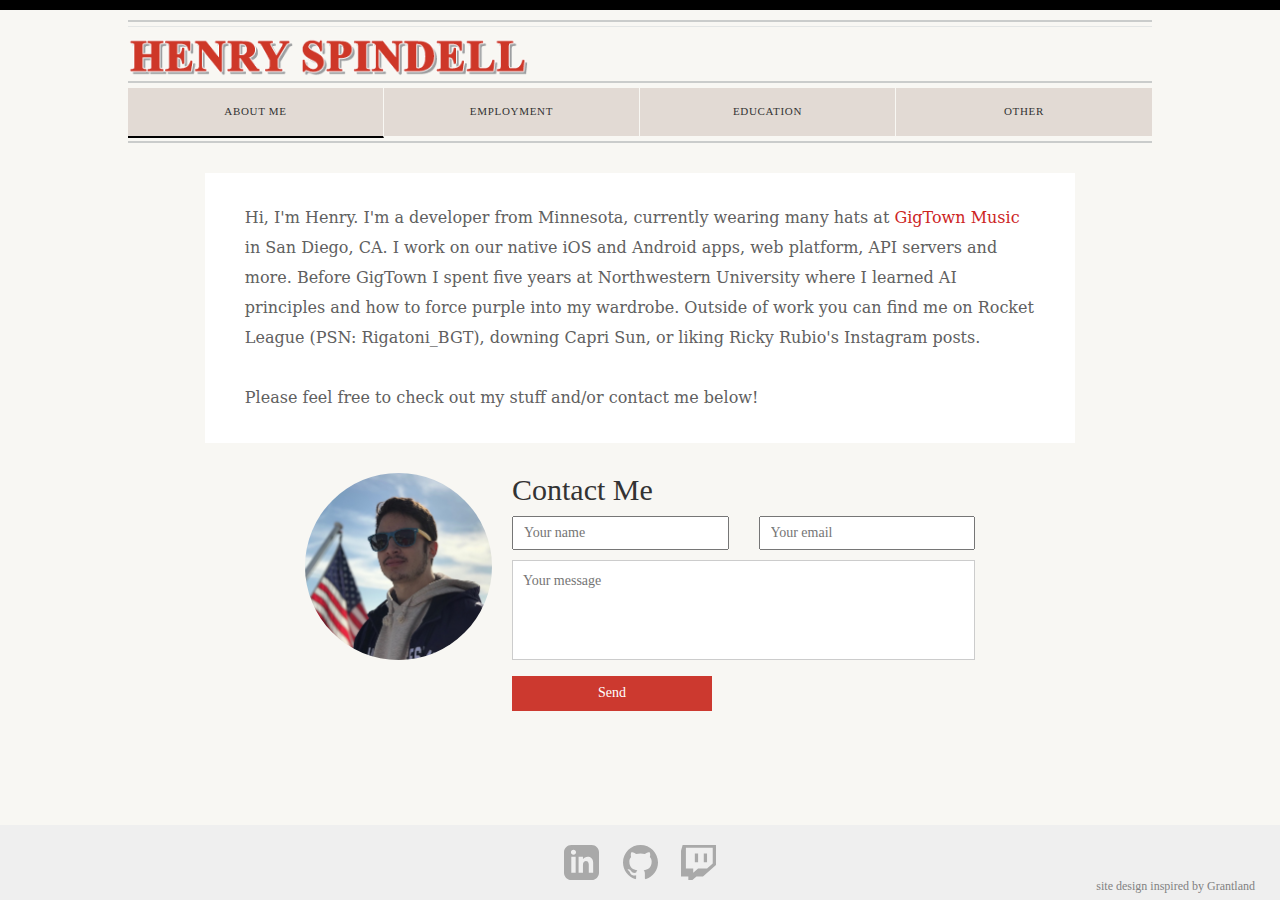
==== index.html @ 8fc28568 "Add launcher to site" ====
<!DOCTYPE html>
<html>
<head>
  <title>Henry Spindell</title>
  <meta name="viewport" content="width=device-width, initial-scale=1.0, maximum-scale=1.0, user-scalable=no">
  <link rel="shortcut icon" href="./favicon.ico" type="image/x-icon">
  <link rel="icon" href="./favicon.ico" type="image/x-icon">

  <link rel="stylesheet" media="screen" href="https://fontlibrary.org/face/now" type="text/css"/>
  <link rel="stylesheet" media="screen" href="https://fontlibrary.org/face/crimson" type="text/css"/>
  <link rel="stylesheet" media="screen" href="https://fontlibrary.org/face/orkney" type="text/css"/>
  <link rel="stylesheet" media="screen" href="https://fontlibrary.org/face/glacial-indifference" type="text/css"/>
  <link rel="stylesheet" media="screen" href="https://fontlibrary.org/face/vremena" type="text/css"/>
  <link rel="stylesheet" href="https://maxcdn.bootstrapcdn.com/bootstrap/3.3.7/css/bootstrap.min.css" integrity="sha384-BVYiiSIFeK1dGmJRAkycuHAHRg32OmUcww7on3RYdg4Va+PmSTsz/K68vbdEjh4u" crossorigin="anonymous">
  <link rel='stylesheet' href='public/css/main.css' />

  <meta property="og:title" content="Henry Spindell" />
  <meta property="og:image" content="http://www.henryspindell.com/public/images/avatar.jpg" />
  <meta property="og:description" content="Employment, education and projects" />

  <script src='https://cdnjs.cloudflare.com/ajax/libs/jquery/3.2.1/jquery.min.js' ></script>
  <script src="https://maxcdn.bootstrapcdn.com/bootstrap/3.3.7/js/bootstrap.min.js" integrity="sha384-Tc5IQib027qvyjSMfHjOMaLkfuWVxZxUPnCJA7l2mCWNIpG9mGCD8wGNIcPD7Txa" crossorigin="anonymous"></script>
  <script src='public/js/main.js'></script>
</head>
<body>
  <div id='main'>
    <div id='header'>
      <div id='logo-header'>
        <div class='separator'></div>
        <div class='separator light'></div>
        <img src='public/images/henry-logo.png' />
        <div class='separator'></div>
      </div>
      <div id='nav'>
        <div class='menu first'>
          <div class='nav-item presented' data-tab='me'>About Me</div>
          <div class='nav-item' data-tab='work'>Employment</div>

        </div>
        <div class='menu second'>
          <div class='nav-item' data-tab='education'>Education</div>
          <div class='nav-item' data-tab='other'>Other</div>
        </div>
      </div>
      <div class='separator'></div>
    </div>

    <div id='tabs-container'>
      <div id='me' class='tab presented'>
        <div class='tab-summary'>
          Hi, I'm Henry. I'm a developer from Minnesota, currently wearing many hats at <a href='https://www.gigtown.com' target='_blank'>GigTown Music</a> in San Diego, CA. I work on our native iOS and Android apps, web platform, API servers and more.
          Before GigTown I spent five years at Northwestern University where I learned AI principles and how to force purple into my wardrobe.

          Outside of work you can find me on Rocket League (PSN: Rigatoni_BGT), downing Capri Sun, or liking Ricky Rubio's Instagram posts.
          <br /><br />
          Please feel free to check out my stuff and/or contact me below!
        </div>

        <div class='tab-content'>
          <img id='contact-avatar' src='public/images/avatar.jpg' />
          <form id='contact-form' action="https://formspree.io/henryspindell@gmail.com" method="POST">
            <h2 class='text-left'>Contact Me</h2>
            <div class='row'>
              <div class='col-xs-12 col-sm-6'>
                <input type="text" name="name" placeholder='Your name'>
              </div>
              <div class='col-xs-12 col-sm-6'>
                <input type="email" name="_replyto" placeholder='Your email'>
              </div>
            </div>
            <textarea name="message" placeholder="Your message"></textarea>
            <div class='text-left'>
              <input type="submit" value="Send" class='btn' id='send-btn'>
            </div>
          </form>
        </div>
      </div>

      <div id='work' class='tab'>
        <div class='tab-summary'>
          I currently work at <a href='https://www.gigtown.com' target='_blank'>GigTown Music</a> in San Diego, CA. GigTown is a platform for local musicians to get discovered and booked by fans and venues, respectively. I've detailed some of my responsibilites below.
        </div>
        <div class='tab-content'>
          <!-- trivios, soccercity, ucare -->
          <h2>iOS & Android</h2>
          <div id='app-links'>
            <a href='https://play.google.com/store/apps/details?id=com.gigtown.fender&hl=en&pcampaignid=MKT-Other-global-all-co-prtnr-py-PartBadge-Mar2515-1'><img alt='Get it on Google Play' src='public/images/android_download.png'/></a>
            <a href='https://itunes.apple.com/us/app/gigtown-book-live-music-for-your-event/id932936250?mt=8'><img alt='Get it on the Apple Store' src='public/images/ios_download.svg'/></a>
          </div>

          <img class='project-sample' height=400 src='public/images/gt-ios.png' />
          <img class='project-sample' height=400 src='public/images/gt-android.png' />
          <p>
            I develop new features, maintain code, and release updates for our native iOS and Android apps. Aside from the booking and discovery features shared by the website, the mobile apps afford users to see what shows are happening nearby, be automatically "checked in" when they arrive at a venue, or tip an artist using Apple/Android Pay.
            <!-- <br /><span class='technologies'>Swift/Java</span> -->
          </p>
          <h2>Web Platform</h2>
          <a href='https://www.gigtown.com' target='_blank' class='no-underline'>
            <img class='project-sample' height=250 src='public/images/gt-web.png' />
          </a>
          <a href='https://www.gigtown.com/artists/emjae-ross' target='_blank' class='no-underline'>
            <img class='project-sample' height=250 src='public/images/gt-web-2.png' />
          </a>
          <p>
            I implemented the <a href='https://www.gigtown.com' target='_blank'>GigTown website</a> functionality and design to complete feature parity with the mobile apps, including the <a href='https://www.gigtown.com' target='_blank'>landing page</a>, artist signup and management, <a href='https://www.gigtown.com/gigs' target='_blank'>browsing and submitting to gigs</a>, <a href='https://www.gigtown.com/shows' target='_blank'>discovering shows</a>, <a href='https://www.gigtown.com/cities/san-diego' target='_blank'>public artist profiles</a>, and more.
            <!-- <br /><span class='technologies'>Rails/jQuery/HTML5/CSS3</span> -->
          </p>
          <h2>Backend</h2>
          <p>
            On the GigTown backend I'm responsible for the architecture and upgrading of new and existing data models and indices, as well as the implementation of validations, jobs, webhooks, and more.
            <!-- <br /><span class='technologies'>Ruby/</span> -->
          </p>
          <h2>Modernistik</h2>
          <img class='project-sample' height=250 src='public/images/ashes1.png' />
          <img class='project-sample' height=250 src='public/images/ashes2.png' />
          <p>
            Freelance project to create native Mac/Windows a launcher for an MMORPG using Electron and ReactJS.
            <!-- <br /><span class='technologies'>Ruby/</span> -->
          </p>
        </div>
      </div>

      <div id='education' class='tab'>
        <div class='tab-summary'>
          I graduated Magna Cum Laude from Northwestern University in 2015, and received a Master's degree in Computer Science the following year through the five year B.S./M.S. program. My undergrad focus was on A.I. and Interfaces, and I took any opportunity to mess around with game development as well. My Master's work culminated in a <a href='http://dl.acm.org/citation.cfm?id=2984533' target='_blank'>crowdsourcing research paper</a> which I presented with a partner at <a href='https://uist.acm.org/uist2016/' target='_blank'>UIST 2016</a> in Tokyo.
        </div>
        <div class='tab-content'>
          <!-- Social Temp, Watson, ForgetLastNight, RinkTalk, Thimble -->
          <h2>Habitsourcing</h2>
          <div class='project-sample' style='line-height: 0;display:inline-block;'>
            <iframe id='uist-vid' src="https://www.youtube.com/embed/7yiHSRuSN7Y" frameborder="0" allowfullscreen></iframe>
          </div>
          <p>
            Habitsourcing is an alternative approach to collecting environmental data that harnesses the habit-building practices of millions of people. As a member of the Delta Lab research group at Northwestern with Dr. Haoqi Zhang, Katherine Lin and I had the privilege of researching, developing a prototype app for, and presenting our work in Tokyo at <a href='https://uist.acm.org/uist2016/' target='_blank'>UIST 2016</a>. You can watch the full talk above or <a href='http://dl.acm.org/citation.cfm?id=2984533' target='_blank'>see the paper here</a>.
            <br /><span class='technologies'>Swift, Python</span>
          </p>
          <h2>Games</h2>
          <a href="./next-spring.html" class='no-underline no-outline'>
            <img class='project-sample' height=250 src='public/images/nextspring.png' />
          </a>
          <a href="./sisyphus.html" class='no-underline no-outline'>
            <img class='project-sample' height=250 src='public/images/sisyphus.png' />
          </a>
          <p>
          <a href="./next-spring.html" class='no-underline no-outline'><i>Next Spring</i></a> is a <i>Snake</i>-inspired game that tests your reaction speed as a bear trying to collect enough food to survive the winter.<br />
          <a href="./sisyphus.html" class='no-underline no-outline'><i>Sisyphus</i></a> is a game of minigames in the vein of <i>WarioWare</i>, where the user must quickly perform varying tasks to repeatedly push a boulder to new heights.
            <br /><span class='technologies'>Unity, C#, JavaScript</span>
          </p>
          <h2>Graffiti Eraser</h2>
          <a href='./GraffitiEraser.pdf' target='_blank' class='no-underline'>
            <img class='project-sample' height=250 src='public/images/graffiti1.png' />
          </a>
          <a href='./GraffitiEraser.pdf' target='_blank' class='no-underline'>
            <img class='project-sample' height=250 src='public/images/graffiti2.png' />
          </a>
          <p>
            <a href='./GraffitiEraser.pdf' target='_blank'>Graffiti Eraser</a> is a computer vision project that utilizes foreground/background recognition and dynamic edge blending to digitally paint over tagged walls and restore them to their initial state. <a href='./GraffitiEraser.pdf' target='_blank'>Read here</a> for a brief overview of the methods used.
            <br /><span class='technologies'>MATLAB</span>
          </p>
          <h2>Rehabilitation Institute of Chicago</h2>
          <a href='./ImpairmentController.pdf' target='_blank' class='no-underline'>
            <img class='project-sample' height=250 src='public/images/impairment1.png' />
          </a>
          <p>
            The <a href='./ImpairmentController.pdf' target='_blank'>Impairment Controller</a> is a robotics project I was fortunate to work on at the Rehabilitation Institute of Chicago with Professor Brenna Argall. The goal was to implement a wheelchair controller that allows disabled patients full driving control while combating input irregularities such as those stemming from tremor.
            <br /><span class='technologies'>C++, ROS</span>
          </p>
        </div>
      </div>

      <div id='other' class='tab'>
        <div class='tab-summary'>
          "Other" kind of speaks for itself.
        </div>
        <div class='tab-content'>
          <h2>Fire Flames Fantasy Football</h2>
          <img class='project-sample' height=250 src='public/images/fff1.png' />
          <img class='project-sample' height=250 src='public/images/fff2.png' />
          <p>
            <i>FireFlamesFantasy</i> is a website I created to accompany a long-running fantasy football league of which I am a member. It hosts team profiles including history and statistics that update automatically each week via scraping, and weekly editorial content such as power rankings and matchup predictions, which in turn are automatically assessed for accuracy the following week. While I prefer to demo my work, I'm not linking the site here because I don't censor or curate the content created by other league members...
            <br /><span class='technologies'>MongoDB, Express, Angular, Node</span>
          </p>
        </div>
      </div>
    </div>
  </div>

  <div class="footer">
    <a href='https://www.linkedin.com/in/henryspindell/' target='_blank'>
      <img src='public/images/linkedin_gray.svg' />
      <img src='public/images/linkedin_red.svg' class='hover' />
    </a>
    <a href='https://github.com/hspindell' target='_blank'>
      <img src='public/images/github_gray.svg' />
      <img src='public/images/github_red.svg' class='hover' />
    </a>
    <a href='https://twitch.tv/rigatoni_bgt' target='_blank'>
      <img src='public/images/twitch_gray.svg' />
      <img src='public/images/twitch_red.svg' class='hover' />
    </a>
    <div id='credit'>
      site design inspired by Grantland
    </div>
  </div>
</body>
</html>
---- public/css/main.css ----
html {
  height: 100%;
}

body {
  background-color: #F8F7F3;
  font-family: 'GlacialIndifferenceRegular';
  position: relative;
  min-height: 100%;
  padding-bottom: 15rem;
}

.technologies {
  font-size: 15px;
  color: #686767;
  border-left: 1px solid #686767;
  padding-left: 5px;
}

.modal-dialog {
  width: 900px;
}

.modal-title {
  font-size: 30px;
  padding-left: 25px;
  margin-top: 20px;
}

.modal-body {
  background: black;
  padding-top: 0;
  padding-bottom: 0;
}

.modal-footer .disclaimer {
  float: left;
  padding-left: 10px;
  color: gray;
}

.footer {
  position: absolute;
  right: 0;
  bottom: 0;
  left: 0;
  padding: 2rem;
  background-color: #efefef;
  text-align: center;
}

.footer a {
  padding: 0 10px;
  text-decoration: none;
}
.footer a img {
  height: 35px;
  width: 35px;
}
.footer a img.hover {
  display: none;
}

.footer a:hover img:not(.hover) {
  display: none;
}

.footer a:hover img.hover {
  display: inline-block;
}

.no-outline {
  outline: none !important;
}

.no-underline:hover {
  text-decoration: none !important;
}
/** {
    -webkit-transition-property: all;
    -webkit-transition-duration: .5s;
    -webkit-transition-timing-function: ease-out;
    -moz-transition-property: all;
    -moz-transition-duration: .5s;
    -moz-transition-timing-function: ease-out;
  }*/

#main {
  max-width: 1024px;
  margin: 0 auto;
}

#header {
  margin-bottom: 30px;
}

a {
  color: #cd251f;
}

.tab-summary {
  padding: 30px 40px;
  background-color: white;
  color: #606060;
  width: 85%;
  margin: 0 auto;
  font-size: 16px;
  line-height: 30px;
  font-family: 'VremenaBookItalic', 'serif';
  margin-bottom: 30px;
}

.tab-content {
  margin: 0 auto;
}

#logo-header img {
  padding-top: 10px;
  padding-bottom: 5px;
  width: 400px;
}

#logo-header .separator.light {
  margin-top: 4px;
}

.separator {
  height: 2px;
  background-color: #CACCCB;
}
.separator.light {
  height: 1px;
  background-color: #E4E6E5;
}

#nav {
  height: 48px;
  margin-top: 5px;
  margin-bottom: 5px;
  font-family: 'GlacialIndifferenceRegular';
  /*font-family: 'OrkneyRegular';*/
  /*font-family: 'NowRegular', 'sans-serif';*/
  font-size: 11px;
  text-transform: uppercase;
  letter-spacing: .0625em;
  /*font-weight: 500;*/
}



#nav .menu.second .nav-item:last-child {
  border-right: none;
}

#nav .menu {
  display: table;
  width: 50%;
  float: left;
}

#nav .nav-item {
  background-color: #E2DAD4;
  display: table-cell;
  text-align: center;
  height: 50px;
  vertical-align: middle;
  width: 50%;
  border-right: 1px solid #F8F7F3;
  cursor: pointer;
  border-bottom: 2px solid #F8F7F3;
}


#nav .nav-item:hover, #nav .nav-item.presented {
  border-bottom-color: black;
}
#nav .nav-item.presented {
  font-family: 'GlacialIndifferenceBold';
}

.project-sample {
  border-radius: 5px;
  margin-bottom: 25px;
  margin-right: 25px;
  -webkit-box-shadow: 10px 10px 40px -8px rgba(0,0,0,0.75);
  -moz-box-shadow: 10px 10px 40px -8px rgba(0,0,0,0.75);
  box-shadow: 10px 10px 40px -8px rgba(0,0,0,0.75);
  max-width: 100%;
}

#app-links a {
  display: inline-block;
}

#app-links img {
  width: 150px;
}

#app-links {
  margin-bottom: 10px;
}

.tab-content p {
  font-size: 16px;
}

.tab-content h2 {
  margin-top: 35px;
}

.tab-content h2:first-child {
  margin-top: 30px;
}

#credit {
  bottom: 5px;
  position: absolute;
  right: 25px;
  color: #828282;
  font-size: 12px;
}

#unityPlayer {
  cursor: default;
  height: 611px;
  width: 1100px;
  margin: 0 auto;
  background: black;
}
#unity-player-holder {
  margin: 0 auto;
  width: 1100px;
}


/*.tab {
  position: relative;
  left: 2000px;
  -webkit-transition: all 0.3s ease-out;
  -moz-transition: all 0.3s ease-out;
}

.tab.presented {
  left: 0;
}
*/
.tab {
  display: none;
}

.tab.presented {
  display: block;
}

#me.tab .tab-content {
  max-width: 700px;
  min-height: 275px;
  margin: 0 auto;
}


#education.tab #uist-vid {
  width: 660px;
  height: 370px;
}

#contact-avatar {
  width: 187px;
  border-radius: 50%;
}

#contact-form input, #contact-form textarea {
  width: 100%;
  margin-bottom: 10px;
  padding: 5px 10px;
  outline: none;
  resize: none;
}

#contact-form textarea {
  padding: 10px 10px;
  height: 100px;
  border-color: #CCCCCC;
}

#contact-form #send-btn {
  width: 200px;
  background-color: #CC392F;
  color: white;
  height: 35px;
  border-radius: 0;
}

#contact-form #send-btn:hover {
  background-color: #b7332a;
}

#contact-form #send-btn:active {
  background-color: #a32d25;
}



/* DESKTOP */
@media (min-width: 768px) {
  .tab-content {
    padding-left: 15px;
    padding-right: 15px;
  }
  #contact-avatar {
    float: left;
    margin-right: 20px;
  }
  #contact-form {
    width: calc(100% - 207px);
    float: left;
  }
  #contact-form h2 {
    margin-top: 0;
  }
}

/* SMALL */
@media (max-width: 768px) {
  #credit {
    position: relative;
    bottom: 0;
    right: 0;
    top: 10px;
  }


  #unityPlayer {
    height: 317px;
    width: 495px;
  }

  #unity-player-holder {
    width: 495px;
  }

  #logo-header img {
    width: 70%;
  }

  #logo-header {
    text-align: center;
  }

  .tab-summary {
    width: 85%;
  }

  .tab-content {
    width: 85%;
  }

  #education.tab #uist-vid {
    width: 480px;
    height: 270px;
  }

  body {
    padding-bottom: 22rem;
  }

  .footer {
    height: 161px;
  }
}

/* XTRA SMALL */
@media (max-width: 576px) {

  #unityPlayer {
    height: 211px;
    width: 355px;
  }
  #unity-player-holder {
    width: 355px;
  }

  #logo-header img {
    width: 95%;
  }

  #nav {
    height: 97px;
  }
  #nav .menu {
    width: 100%;
  }
  #nav .menu.first .nav-item:last-child  {
    border-right: none;
  }
  #nav .menu.second {
    border-top: 1px solid #F8F7F3;
  }

  .tab-summary {
    width: 95%;
    text-align: center;
  }

  .tab-content {
    width: 90%;
  }

  #contact-form {
    width: 100%;
    float: none;
  }
  #contact-avatar {
    float: none;
  }
  .tab .tab-content {
    text-align: center;
  }

  #contact-form h2 {
    text-align: center;
    margin-top: 10px;
  }

  #contact-form #send-btn {
    width: 100%;
  }

  .project-sample {
    margin-right: 0;
  }

  #work.tab .project-sample {
    width: 100%;
    height: inherit;
  }

  #education.tab #uist-vid {
    width: 325px;
    height: 205px;
  }
}

@media (min-width: 768px) {
  html {
    border-top: 10px solid black;
  }
  body {
    padding: 10px 16px;
    padding-bottom: 15rem;
  }
}
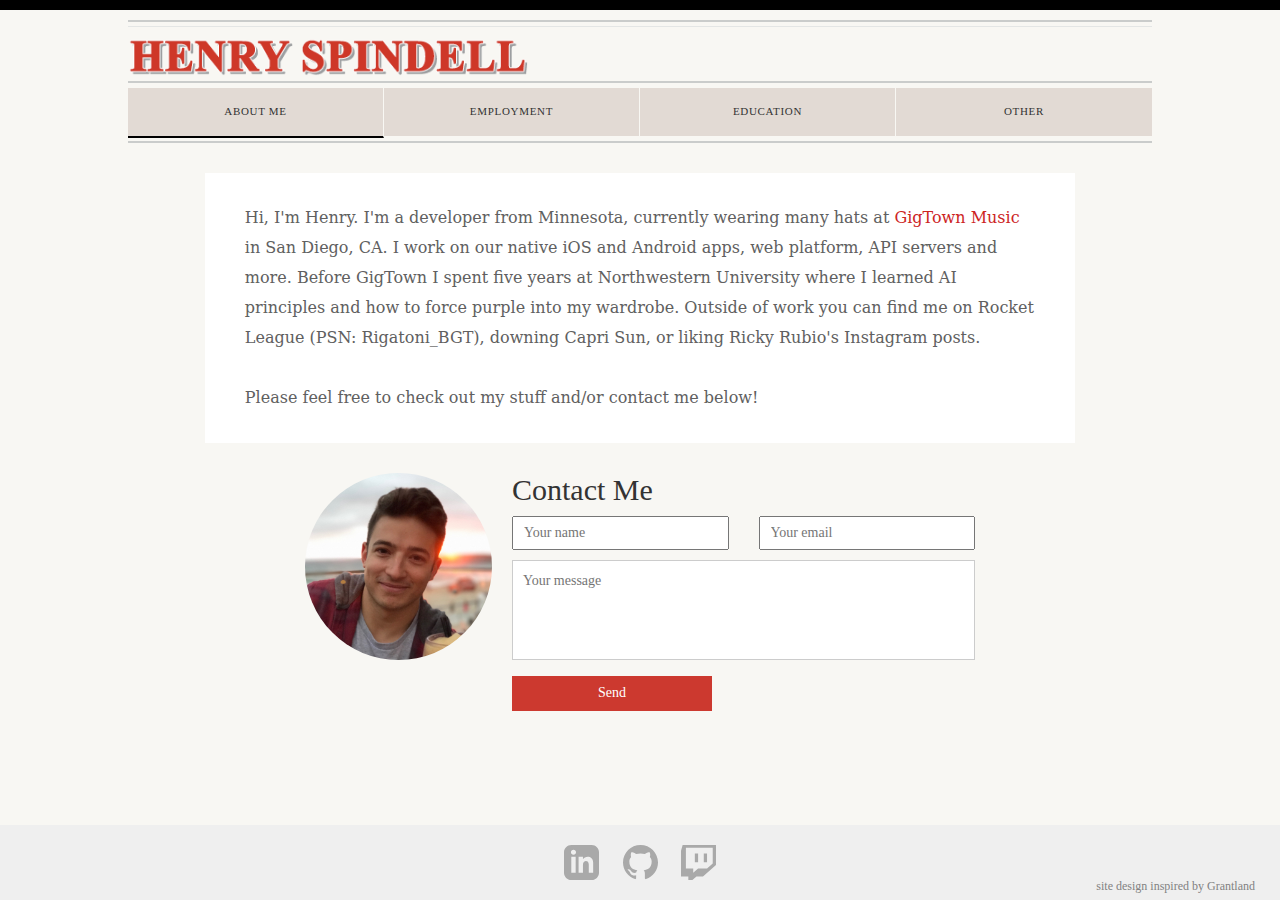
==== commit 9e03ce8d: "Meta description" ====
--- a/index.html
+++ b/index.html
@@ -6,6 +6,18 @@
   <link rel="shortcut icon" href="./favicon.ico" type="image/x-icon">
   <link rel="icon" href="./favicon.ico" type="image/x-icon">
 
+    <!-- Google Analytics -->
+  <script>
+  (function(i,s,o,g,r,a,m){i['GoogleAnalyticsObject']=r;i[r]=i[r]||function(){
+  (i[r].q=i[r].q||[]).push(arguments)},i[r].l=1*new Date();a=s.createElement(o),
+  m=s.getElementsByTagName(o)[0];a.async=1;a.src=g;m.parentNode.insertBefore(a,m)
+  })(window,document,'script','https://www.google-analytics.com/analytics.js','ga');
+
+  ga('create', 'UA-58523890-1', 'auto');
+  ga('send', 'pageview');
+  </script>
+  <!-- End Google Analytics -->
+
   <link rel="stylesheet" media="screen" href="https://fontlibrary.org/face/now" type="text/css"/>
   <link rel="stylesheet" media="screen" href="https://fontlibrary.org/face/crimson" type="text/css"/>
   <link rel="stylesheet" media="screen" href="https://fontlibrary.org/face/orkney" type="text/css"/>
@@ -16,7 +28,9 @@
 
   <meta property="og:title" content="Henry Spindell" />
   <meta property="og:image" content="http://www.henryspindell.com/public/images/avatar.jpg" />
-  <meta property="og:description" content="Employment, education and projects" />
+  <meta property="og:description" content="View Henry's projects, education, and experience." />
+
+  <meta name="description" content="View Henry's projects, education, and experience." />
 
   <script src='https://cdnjs.cloudflare.com/ajax/libs/jquery/3.2.1/jquery.min.js' ></script>
   <script src="https://maxcdn.bootstrapcdn.com/bootstrap/3.3.7/js/bootstrap.min.js" integrity="sha384-Tc5IQib027qvyjSMfHjOMaLkfuWVxZxUPnCJA7l2mCWNIpG9mGCD8wGNIcPD7Txa" crossorigin="anonymous"></script>
@@ -114,7 +128,7 @@
           <img class='project-sample' height=250 src='public/images/ashes1.png' />
           <img class='project-sample' height=250 src='public/images/ashes2.png' />
           <p>
-            Freelance project to create native Mac/Windows a launcher for an MMORPG using Electron and ReactJS.
+            Freelance project to create a native Mac/Windows launcher for an MMORPG using Electron and ReactJS.
             <!-- <br /><span class='technologies'>Ruby/</span> -->
           </p>
         </div>
@@ -173,13 +187,27 @@
           "Other" kind of speaks for itself.
         </div>
         <div class='tab-content'>
-          <h2>Fire Flames Fantasy Football</h2>
-          <img class='project-sample' height=250 src='public/images/fff1.png' />
-          <img class='project-sample' height=250 src='public/images/fff2.png' />
-          <p>
-            <i>FireFlamesFantasy</i> is a website I created to accompany a long-running fantasy football league of which I am a member. It hosts team profiles including history and statistics that update automatically each week via scraping, and weekly editorial content such as power rankings and matchup predictions, which in turn are automatically assessed for accuracy the following week. While I prefer to demo my work, I'm not linking the site here because I don't censor or curate the content created by other league members...
-            <br /><span class='technologies'>MongoDB, Express, Angular, Node</span>
-          </p>
+          <div>
+            <h2>
+              <img class='qt-logo' src='public/images/qt-logo.png'  />
+              QuickTwitch
+            </h2>
+            <img class='project-sample' height=250 src='public/images/qt1.png' />
+            <img class='project-sample' height=250 src='public/images/qt2.png' />
+            <p>
+              <i>QuickTwitch</i> is a minimal menubar app for Mac that gives easy and instant access to Twitch streams. I started this project as a way to get my feet wet with creating Mac apps, specifically menubar ones which I've always found especially useful. As a frequent gamer, I often look to Twitch to preview a game I'm interested in or recently started playing. The "top live streamer" option in this app lets you pop open a popular stream for any game in seconds. After all, this is 2018 and nobody wants to waste time opening a browser when you can go native! <a href='https://github.com/hspindell/quicktwitch/releases'>Download the latest release.</a>
+              <br /><span class='technologies'>Electron, Node</span>
+            </p>
+          </div>
+          <div>
+            <h2>Fire Flames Fantasy Football</h2>
+            <img class='project-sample' height=250 src='public/images/fff1.png' />
+            <img class='project-sample' height=250 src='public/images/fff2.png' />
+            <p>
+              <i>FireFlamesFantasy</i> is a website I created to accompany a long-running fantasy football league of which I am a member. It hosts team profiles including history and statistics that update automatically each week via scraping, and weekly editorial content such as power rankings and matchup predictions, which in turn are automatically assessed for accuracy the following week. While I prefer to demo my work, I'm not linking the site here because I don't censor or curate the content created by other league members...
+              <br /><span class='technologies'>MongoDB, Express, Angular, Node</span>
+            </p>
+          </div>
         </div>
       </div>
     </div>
--- a/public/css/main.css
+++ b/public/css/main.css
@@ -299,6 +299,11 @@
   background-color: #a32d25;
 }
 
+.qt-logo {
+  height: 28px;
+  position: relative;
+  bottom: 2px;
+}
 
 
 /* DESKTOP */
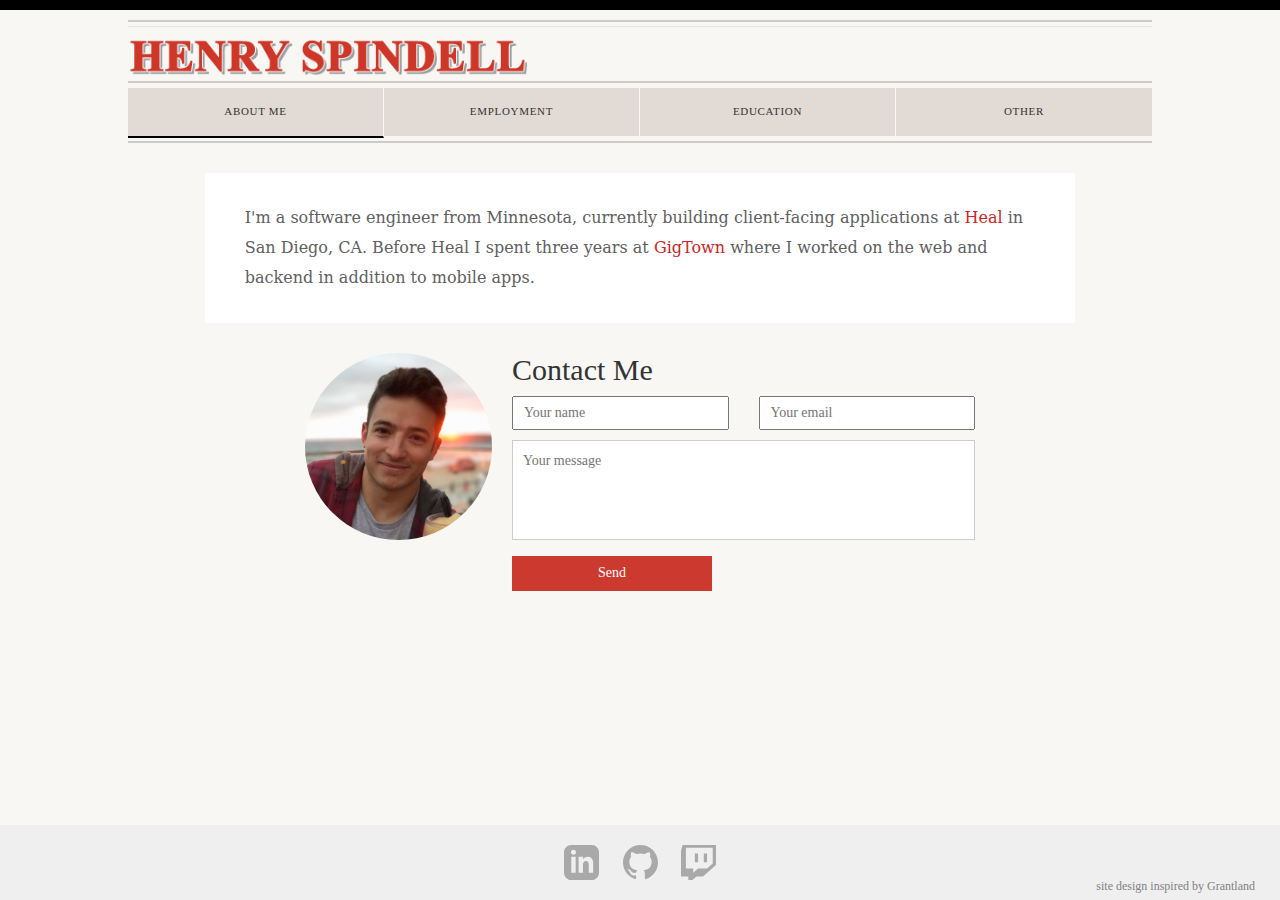
==== commit f1dcd027: "Shrinks images and updates info" ====
--- a/index.html
+++ b/index.html
@@ -62,12 +62,8 @@
     <div id='tabs-container'>
       <div id='me' class='tab presented'>
         <div class='tab-summary'>
-          Hi, I'm Henry. I'm a developer from Minnesota, currently wearing many hats at <a href='https://www.gigtown.com' target='_blank'>GigTown Music</a> in San Diego, CA. I work on our native iOS and Android apps, web platform, API servers and more.
-          Before GigTown I spent five years at Northwestern University where I learned AI principles and how to force purple into my wardrobe.
-
-          Outside of work you can find me on Rocket League (PSN: Rigatoni_BGT), downing Capri Sun, or liking Ricky Rubio's Instagram posts.
-          <br /><br />
-          Please feel free to check out my stuff and/or contact me below!
+          I'm a software engineer from Minnesota, currently building client-facing applications at <a href='https://heal.com' target='_blank'>Heal</a> in San Diego, CA.
+          Before Heal I spent three years at <a href='https://www.gigtown.com' target='_blank'>GigTown</a> where I worked on the web and backend in addition to mobile apps.
         </div>
 
         <div class='tab-content'>
@@ -92,10 +88,13 @@
 
       <div id='work' class='tab'>
         <div class='tab-summary'>
-          I currently work at <a href='https://www.gigtown.com' target='_blank'>GigTown Music</a> in San Diego, CA. GigTown is a platform for local musicians to get discovered and booked by fans and venues, respectively. I've detailed some of my responsibilites below.
-        </div>
-        <div class='tab-content'>
-          <!-- trivios, soccercity, ucare -->
+          I currently work at <a href='https://heal.com' target='_blank'>Heal</a> where I focus primarily on mobile applications delivering features such as booking a preferred doctor, uploading vaccination records and other files, and telemedicine calling. In addition I have contributed to medical team features such as automated staff scheduling and proxy calling for doctor privacy.
+        </div>
+        <div class='tab-summary'>
+          I worked at <a href='https://www.gigtown.com' target='_blank'>GigTown Music</a> from 2015-2018. GigTown is a platform for local musicians to get discovered and booked by fans and venues, respectively. I've detailed some of my responsibilites below.
+        </div>
+        <div class='tab-content'>
+          <!-- freelance: soccercity, modernistik -->
           <h2>iOS & Android</h2>
           <div id='app-links'>
             <a href='https://play.google.com/store/apps/details?id=com.gigtown.fender&hl=en&pcampaignid=MKT-Other-global-all-co-prtnr-py-PartBadge-Mar2515-1'><img alt='Get it on Google Play' src='public/images/android_download.png'/></a>
@@ -105,7 +104,7 @@
           <img class='project-sample' height=400 src='public/images/gt-ios.png' />
           <img class='project-sample' height=400 src='public/images/gt-android.png' />
           <p>
-            I develop new features, maintain code, and release updates for our native iOS and Android apps. Aside from the booking and discovery features shared by the website, the mobile apps afford users to see what shows are happening nearby, be automatically "checked in" when they arrive at a venue, or tip an artist using Apple/Android Pay.
+            Aside from the booking and discovery features shared by the website, the native iOS and Android mobile apps afford users to see what shows are happening nearby, be automatically "checked in" when they arrive at a venue, or tip an artist using Apple/Android Pay.
             <!-- <br /><span class='technologies'>Swift/Java</span> -->
           </p>
           <h2>Web Platform</h2>
@@ -121,12 +120,12 @@
           </p>
           <h2>Backend</h2>
           <p>
-            On the GigTown backend I'm responsible for the architecture and upgrading of new and existing data models and indices, as well as the implementation of validations, jobs, webhooks, and more.
+            On the GigTown backend I was for the architecture and upgrading of new and existing data models and indices, as well as the implementation of validations, jobs, webhooks, and more.
             <!-- <br /><span class='technologies'>Ruby/</span> -->
           </p>
           <h2>Modernistik</h2>
-          <img class='project-sample' height=250 src='public/images/ashes1.png' />
-          <img class='project-sample' height=250 src='public/images/ashes2.png' />
+          <!-- <img class='project-sample' height=250 src='public/images/unnamed1.png' /> -->
+          <!-- <img class='project-sample' height=250 src='public/images/unnamed2.png' /> -->
           <p>
             Freelance project to create a native Mac/Windows launcher for an MMORPG using Electron and ReactJS.
             <!-- <br /><span class='technologies'>Ruby/</span> -->
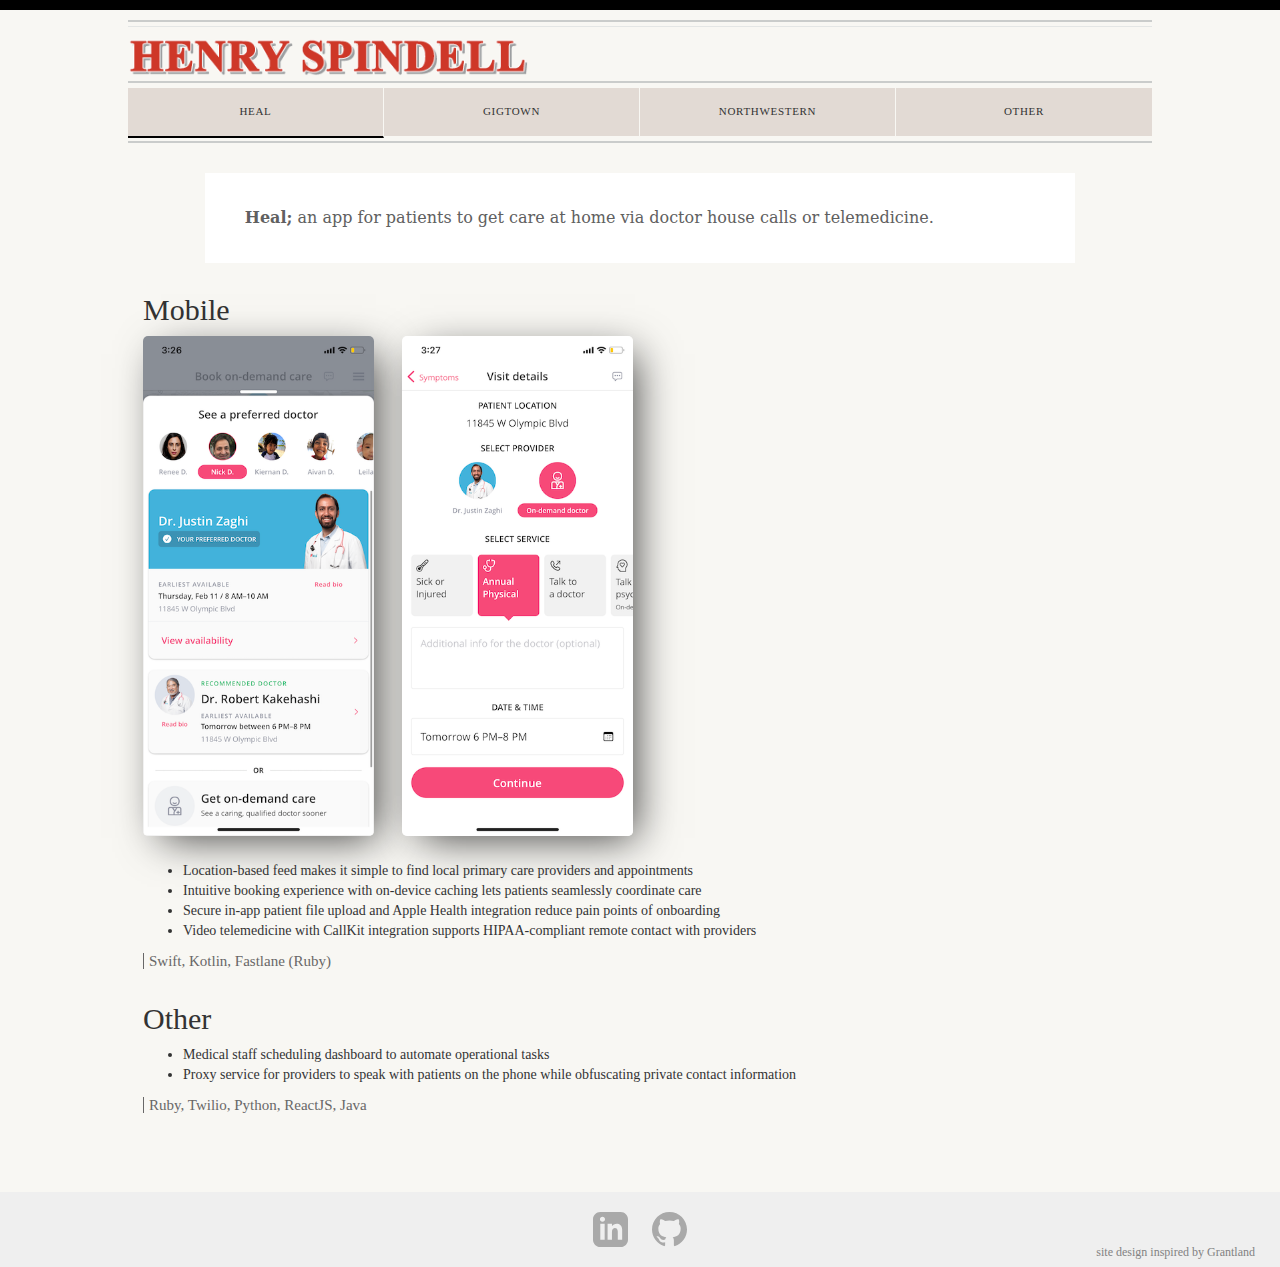
==== commit 8fc8205d: "Refresh 2020" ====
--- a/index.html
+++ b/index.html
@@ -42,17 +42,16 @@
       <div id='logo-header'>
         <div class='separator'></div>
         <div class='separator light'></div>
-        <img src='public/images/henry-logo.png' />
+        <img src='public/images/name.png' />
         <div class='separator'></div>
       </div>
       <div id='nav'>
         <div class='menu first'>
-          <div class='nav-item presented' data-tab='me'>About Me</div>
-          <div class='nav-item' data-tab='work'>Employment</div>
-
+          <div class='nav-item presented' data-tab='heal'>Heal</div>
+          <div class='nav-item' data-tab='gigtown'>GigTown</div>
         </div>
         <div class='menu second'>
-          <div class='nav-item' data-tab='education'>Education</div>
+          <div class='nav-item' data-tab='education'>Northwestern</div>
           <div class='nav-item' data-tab='other'>Other</div>
         </div>
       </div>
@@ -60,155 +59,102 @@
     </div>
 
     <div id='tabs-container'>
-      <div id='me' class='tab presented'>
+
+      <div id='heal' class='tab presented'>
         <div class='tab-summary'>
-          I'm a software engineer from Minnesota, currently building client-facing applications at <a href='https://heal.com' target='_blank'>Heal</a> in San Diego, CA.
-          Before Heal I spent three years at <a href='https://www.gigtown.com' target='_blank'>GigTown</a> where I worked on the web and backend in addition to mobile apps.
+          <b>Heal;</b> an app for patients to get care at home via doctor house calls or telemedicine.
         </div>
-
-        <div class='tab-content'>
-          <img id='contact-avatar' src='public/images/avatar.jpg' />
-          <form id='contact-form' action="https://formspree.io/henryspindell@gmail.com" method="POST">
-            <h2 class='text-left'>Contact Me</h2>
-            <div class='row'>
-              <div class='col-xs-12 col-sm-6'>
-                <input type="text" name="name" placeholder='Your name'>
-              </div>
-              <div class='col-xs-12 col-sm-6'>
-                <input type="email" name="_replyto" placeholder='Your email'>
-              </div>
-            </div>
-            <textarea name="message" placeholder="Your message"></textarea>
-            <div class='text-left'>
-              <input type="submit" value="Send" class='btn' id='send-btn'>
-            </div>
-          </form>
+          <div class='tab-content'>
+            <h2>Mobile</h2>
+            <img class='project-sample' height=500 src='public/images/heal-ios.png' />
+            <img class='project-sample' height=500 src='public/images/heal-ios-2.png' />
+            <ul>
+              <li>Location-based feed makes it simple to find local primary care providers and appointments</li>
+              <li>Intuitive booking experience with on-device caching lets patients seamlessly coordinate care</li>
+              <li>Secure in-app patient file upload and Apple Health integration reduce pain points of onboarding</li>
+              <li>Video telemedicine with CallKit integration supports HIPAA-compliant remote contact with providers</li>
+            </ul>
+            <span class='technologies'>Swift, Kotlin, Fastlane (Ruby)</span>
+          </div>
+          <div class='tab-content'>
+            <h2>Other</h2>
+            <ul>
+              <li>Medical staff scheduling dashboard to automate operational tasks</li>
+              <li>Proxy service for providers to speak with patients on the phone while obfuscating private contact information</li>
+            </ul>
+            <span class='technologies'>Ruby, Twilio, Python, ReactJS, Java</span>
+          </div>
         </div>
       </div>
 
-      <div id='work' class='tab'>
+      <div id='gigtown' class='tab'>
         <div class='tab-summary'>
-          I currently work at <a href='https://heal.com' target='_blank'>Heal</a> where I focus primarily on mobile applications delivering features such as booking a preferred doctor, uploading vaccination records and other files, and telemedicine calling. In addition I have contributed to medical team features such as automated staff scheduling and proxy calling for doctor privacy.
-        </div>
-        <div class='tab-summary'>
-          I worked at <a href='https://www.gigtown.com' target='_blank'>GigTown Music</a> from 2015-2018. GigTown is a platform for local musicians to get discovered and booked by fans and venues, respectively. I've detailed some of my responsibilites below.
+          <b>GigTown;</b> a platform for local musicians to get discovered and booked by fans and venues.
         </div>
         <div class='tab-content'>
-          <!-- freelance: soccercity, modernistik -->
-          <h2>iOS & Android</h2>
-          <div id='app-links'>
-            <a href='https://play.google.com/store/apps/details?id=com.gigtown.fender&hl=en&pcampaignid=MKT-Other-global-all-co-prtnr-py-PartBadge-Mar2515-1'><img alt='Get it on Google Play' src='public/images/android_download.png'/></a>
-            <a href='https://itunes.apple.com/us/app/gigtown-book-live-music-for-your-event/id932936250?mt=8'><img alt='Get it on the Apple Store' src='public/images/ios_download.svg'/></a>
-          </div>
+          <h2>Mobile</h2>
+          <img class='project-sample' height=500 src='public/images/gt-ios.png' />
+          <img class='project-sample' height=500 src='public/images/gt-android.png' />
+          <ul>
+            <li>Discovery of nearby musicians and checking into shows via location create hyperlocal experience</li>
+            <li>In-app rating and tipping with Apple Pay lets fans support artists directly</li>
+          </ul>
+          <span class='technologies'>Swift, Java</span>
 
-          <img class='project-sample' height=400 src='public/images/gt-ios.png' />
-          <img class='project-sample' height=400 src='public/images/gt-android.png' />
-          <p>
-            Aside from the booking and discovery features shared by the website, the native iOS and Android mobile apps afford users to see what shows are happening nearby, be automatically "checked in" when they arrive at a venue, or tip an artist using Apple/Android Pay.
-            <!-- <br /><span class='technologies'>Swift/Java</span> -->
-          </p>
-          <h2>Web Platform</h2>
-          <a href='https://www.gigtown.com' target='_blank' class='no-underline'>
-            <img class='project-sample' height=250 src='public/images/gt-web.png' />
-          </a>
-          <a href='https://www.gigtown.com/artists/emjae-ross' target='_blank' class='no-underline'>
-            <img class='project-sample' height=250 src='public/images/gt-web-2.png' />
-          </a>
-          <p>
-            I implemented the <a href='https://www.gigtown.com' target='_blank'>GigTown website</a> functionality and design to complete feature parity with the mobile apps, including the <a href='https://www.gigtown.com' target='_blank'>landing page</a>, artist signup and management, <a href='https://www.gigtown.com/gigs' target='_blank'>browsing and submitting to gigs</a>, <a href='https://www.gigtown.com/shows' target='_blank'>discovering shows</a>, <a href='https://www.gigtown.com/cities/san-diego' target='_blank'>public artist profiles</a>, and more.
-            <!-- <br /><span class='technologies'>Rails/jQuery/HTML5/CSS3</span> -->
-          </p>
+          <h2>Web</h2>
+          <img class='project-sample' height=250 src='public/images/gt-web.png' />
+          <img class='project-sample' height=250 src='public/images/gt-web-2.png' />
+          <ul>
+            <li>Administrative calendar tool allows booking agents to individually manage large volumes of artists and venues</li>
+            <li>Simple artist onboarding, profile management, and gig discovery leaves minimal barriers to acquiring talent on the platform</li>
+            <li>Elegant public site template gives professional feel to all contractors offered by GigTown</li>
+          </ul>
+          <span class='technologies'>Rails, jQuery, HTML, CSS, Heroku</span>
           <h2>Backend</h2>
-          <p>
-            On the GigTown backend I was for the architecture and upgrading of new and existing data models and indices, as well as the implementation of validations, jobs, webhooks, and more.
-            <!-- <br /><span class='technologies'>Ruby/</span> -->
-          </p>
-          <h2>Modernistik</h2>
-          <!-- <img class='project-sample' height=250 src='public/images/unnamed1.png' /> -->
-          <!-- <img class='project-sample' height=250 src='public/images/unnamed2.png' /> -->
-          <p>
-            Freelance project to create a native Mac/Windows launcher for an MMORPG using Electron and ReactJS.
-            <!-- <br /><span class='technologies'>Ruby/</span> -->
-          </p>
+          <ul>
+            <li>Architecture, data modeling and indexing for query optimization</li>
+            <li>On-save state validation, job queues and webhooks</li>
+          </ul>
+          <span class='technologies'>Ruby, Sidekiq, Heroku</span>
         </div>
       </div>
 
       <div id='education' class='tab'>
         <div class='tab-summary'>
-          I graduated Magna Cum Laude from Northwestern University in 2015, and received a Master's degree in Computer Science the following year through the five year B.S./M.S. program. My undergrad focus was on A.I. and Interfaces, and I took any opportunity to mess around with game development as well. My Master's work culminated in a <a href='http://dl.acm.org/citation.cfm?id=2984533' target='_blank'>crowdsourcing research paper</a> which I presented with a partner at <a href='https://uist.acm.org/uist2016/' target='_blank'>UIST 2016</a> in Tokyo.
+          <b>Northwestern University '15</b>
+          <ul>
+            <li>MS Computer Science</li>
+            <li>Magna Cum Laude</li>
+          </ul>
         </div>
         <div class='tab-content'>
-          <!-- Social Temp, Watson, ForgetLastNight, RinkTalk, Thimble -->
           <h2>Habitsourcing</h2>
           <div class='project-sample' style='line-height: 0;display:inline-block;'>
             <iframe id='uist-vid' src="https://www.youtube.com/embed/7yiHSRuSN7Y" frameborder="0" allowfullscreen></iframe>
           </div>
           <p>
-            Habitsourcing is an alternative approach to collecting environmental data that harnesses the habit-building practices of millions of people. As a member of the Delta Lab research group at Northwestern with Dr. Haoqi Zhang, Katherine Lin and I had the privilege of researching, developing a prototype app for, and presenting our work in Tokyo at <a href='https://uist.acm.org/uist2016/' target='_blank'>UIST 2016</a>. You can watch the full talk above or <a href='http://dl.acm.org/citation.cfm?id=2984533' target='_blank'>see the paper here</a>.
-            <br /><span class='technologies'>Swift, Python</span>
-          </p>
-          <h2>Games</h2>
-          <a href="./next-spring.html" class='no-underline no-outline'>
-            <img class='project-sample' height=250 src='public/images/nextspring.png' />
-          </a>
-          <a href="./sisyphus.html" class='no-underline no-outline'>
-            <img class='project-sample' height=250 src='public/images/sisyphus.png' />
-          </a>
-          <p>
-          <a href="./next-spring.html" class='no-underline no-outline'><i>Next Spring</i></a> is a <i>Snake</i>-inspired game that tests your reaction speed as a bear trying to collect enough food to survive the winter.<br />
-          <a href="./sisyphus.html" class='no-underline no-outline'><i>Sisyphus</i></a> is a game of minigames in the vein of <i>WarioWare</i>, where the user must quickly perform varying tasks to repeatedly push a boulder to new heights.
-            <br /><span class='technologies'>Unity, C#, JavaScript</span>
-          </p>
-          <h2>Graffiti Eraser</h2>
-          <a href='./GraffitiEraser.pdf' target='_blank' class='no-underline'>
-            <img class='project-sample' height=250 src='public/images/graffiti1.png' />
-          </a>
-          <a href='./GraffitiEraser.pdf' target='_blank' class='no-underline'>
-            <img class='project-sample' height=250 src='public/images/graffiti2.png' />
-          </a>
-          <p>
-            <a href='./GraffitiEraser.pdf' target='_blank'>Graffiti Eraser</a> is a computer vision project that utilizes foreground/background recognition and dynamic edge blending to digitally paint over tagged walls and restore them to their initial state. <a href='./GraffitiEraser.pdf' target='_blank'>Read here</a> for a brief overview of the methods used.
-            <br /><span class='technologies'>MATLAB</span>
-          </p>
-          <h2>Rehabilitation Institute of Chicago</h2>
-          <a href='./ImpairmentController.pdf' target='_blank' class='no-underline'>
-            <img class='project-sample' height=250 src='public/images/impairment1.png' />
-          </a>
-          <p>
-            The <a href='./ImpairmentController.pdf' target='_blank'>Impairment Controller</a> is a robotics project I was fortunate to work on at the Rehabilitation Institute of Chicago with Professor Brenna Argall. The goal was to implement a wheelchair controller that allows disabled patients full driving control while combating input irregularities such as those stemming from tremor.
-            <br /><span class='technologies'>C++, ROS</span>
+            <ul>
+              <li><a href='http://dl.acm.org/citation.cfm?id=2984533' target='_blank'></a>Research paper</a> written and published with Katherine Lin and Dr. Haoqi Zhang at NU's Delta Lab</li>
+              <li>Introduces alternative approach to collecting environmental data by harnessing habit-building practices of millions of people</li>
+              <li>Presented at 2016 ACM User Interface Software and Technology Symposium (UIST) in Tokyo, Japan</li>
+            </ul>
+            <br />
+            <span class='technologies'>Swift, Python</span>
           </p>
         </div>
       </div>
 
       <div id='other' class='tab'>
-        <div class='tab-summary'>
-          "Other" kind of speaks for itself.
-        </div>
-        <div class='tab-content'>
-          <div>
-            <h2>
-              <img class='qt-logo' src='public/images/qt-logo.png'  />
-              QuickTwitch
-            </h2>
-            <img class='project-sample' height=250 src='public/images/qt1.png' />
-            <img class='project-sample' height=250 src='public/images/qt2.png' />
-            <p>
-              <i>QuickTwitch</i> is a minimal menubar app for Mac that gives easy and instant access to Twitch streams. I started this project as a way to get my feet wet with creating Mac apps, specifically menubar ones which I've always found especially useful. As a frequent gamer, I often look to Twitch to preview a game I'm interested in or recently started playing. The "top live streamer" option in this app lets you pop open a popular stream for any game in seconds. After all, this is 2018 and nobody wants to waste time opening a browser when you can go native! <a href='https://github.com/hspindell/quicktwitch/releases'>Download the latest release.</a>
-              <br /><span class='technologies'>Electron, Node</span>
-            </p>
-          </div>
-          <div>
-            <h2>Fire Flames Fantasy Football</h2>
-            <img class='project-sample' height=250 src='public/images/fff1.png' />
-            <img class='project-sample' height=250 src='public/images/fff2.png' />
-            <p>
-              <i>FireFlamesFantasy</i> is a website I created to accompany a long-running fantasy football league of which I am a member. It hosts team profiles including history and statistics that update automatically each week via scraping, and weekly editorial content such as power rankings and matchup predictions, which in turn are automatically assessed for accuracy the following week. While I prefer to demo my work, I'm not linking the site here because I don't censor or curate the content created by other league members...
-              <br /><span class='technologies'>MongoDB, Express, Angular, Node</span>
-            </p>
-          </div>
-        </div>
+        <h2>Modernistik</h2>
+        <img class='project-sample' height=250 src='public/images/unnamed1.png' />
+        <img class='project-sample' height=250 src='public/images/unnamed2.png' />
+        <ul>
+          <li>Native Mac/Windows launcher skin for upcoming MMORPG</li>
+        </ul>
+        <span class='technologies'>Electron, ReactJS</span>
+       </p>
       </div>
+
     </div>
   </div>
 
@@ -221,10 +167,6 @@
       <img src='public/images/github_gray.svg' />
       <img src='public/images/github_red.svg' class='hover' />
     </a>
-    <a href='https://twitch.tv/rigatoni_bgt' target='_blank'>
-      <img src='public/images/twitch_gray.svg' />
-      <img src='public/images/twitch_red.svg' class='hover' />
-    </a>
     <div id='credit'>
       site design inspired by Grantland
     </div>
